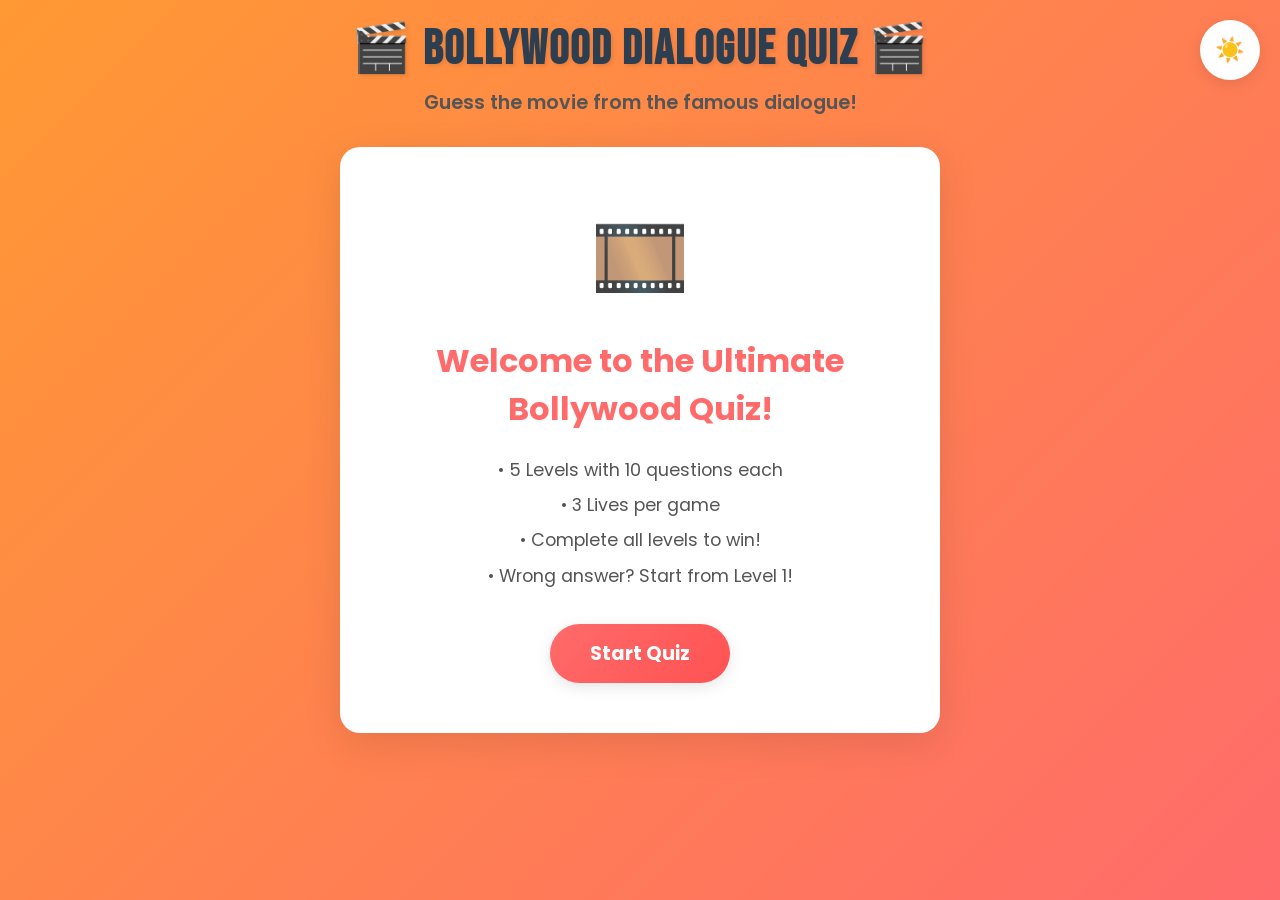
==== movie-dialogue-game/index.html @ f489985a "Create Bollywood Dialogue Quiz game with all features Co-authored-by: shubhamsnehil07 <78591759+shub" ====
<!DOCTYPE html>
<html lang="en">
<head>
    <meta charset="UTF-8">
    <meta name="viewport" content="width=device-width, initial-scale=1.0">
    <title>Bollywood Dialogue Quiz - Test Your Movie Knowledge!</title>
    <link rel="stylesheet" href="styles.css">
</head>
<body>
    <!-- Theme Toggle Button -->
    <button id="themeToggle" class="theme-toggle" aria-label="Toggle dark mode">
        <span class="sun-icon">☀️</span>
        <span class="moon-icon">🌙</span>
    </button>

    <!-- Main Container -->
    <div class="container">
        <!-- Header -->
        <header class="header">
            <h1 class="title">🎬 Bollywood Dialogue Quiz 🎬</h1>
            <p class="subtitle">Guess the movie from the famous dialogue!</p>
        </header>

        <!-- Start Screen -->
        <div id="startScreen" class="screen active">
            <div class="start-content">
                <div class="film-reel">🎞️</div>
                <h2>Welcome to the Ultimate Bollywood Quiz!</h2>
                <p class="instructions">
                    • 5 Levels with 10 questions each<br>
                    • 3 Lives per game<br>
                    • Complete all levels to win!<br>
                    • Wrong answer? Start from Level 1!
                </p>
                <button id="startBtn" class="btn btn-primary">Start Quiz</button>
            </div>
        </div>

        <!-- Game Screen -->
        <div id="gameScreen" class="screen">
            <!-- Stats Bar -->
            <div class="stats-bar">
                <div class="stat-item">
                    <span class="stat-label">Level:</span>
                    <span id="currentLevel" class="stat-value">1</span>
                </div>
                <div class="stat-item">
                    <span class="stat-label">Question:</span>
                    <span id="currentQuestion" class="stat-value">1</span>/10
                </div>
                <div class="stat-item">
                    <span class="stat-label">Lives:</span>
                    <span id="livesDisplay" class="stat-value">❤️❤️❤️</span>
                </div>
            </div>

            <!-- Level Indicators -->
            <div class="level-indicators">
                <div class="level-indicator active" data-level="1">1</div>
                <div class="level-indicator" data-level="2">2</div>
                <div class="level-indicator" data-level="3">3</div>
                <div class="level-indicator" data-level="4">4</div>
                <div class="level-indicator" data-level="5">5</div>
            </div>

            <!-- Progress Bar -->
            <div class="progress-container">
                <div id="progressBar" class="progress-bar"></div>
            </div>

            <!-- Question Card -->
            <div class="question-card">
                <div class="dialogue-icon">💬</div>
                <p id="dialogueText" class="dialogue-text">Loading dialogue...</p>
                <div class="movie-hint">
                    <span id="hintText"></span>
                </div>
            </div>

            <!-- Answer Options -->
            <div id="optionsContainer" class="options-container">
                <!-- Options will be dynamically inserted here -->
            </div>

            <!-- Feedback Message -->
            <div id="feedbackMsg" class="feedback-message"></div>
        </div>

        <!-- Victory Screen -->
        <div id="victoryScreen" class="screen">
            <div class="victory-content">
                <h2>🎉 Congratulations! 🎉</h2>
                <p class="victory-message">You've completed all 5 levels!</p>
                <p class="victory-message">You're a true Bollywood expert! 🏆</p>
                <div id="finalScore" class="final-score"></div>
                <button id="playAgainBtn" class="btn btn-primary">Play Again</button>
            </div>
        </div>

        <!-- Game Over Screen -->
        <div id="gameOverScreen" class="screen">
            <div class="gameover-content">
                <h2>😢 Game Over 😢</h2>
                <p class="gameover-message">Better luck next time!</p>
                <div id="gameOverStats" class="gameover-stats"></div>
                <button id="retryBtn" class="btn btn-primary">Try Again</button>
            </div>
        </div>
    </div>

    <!-- Fireworks Canvas -->
    <canvas id="fireworksCanvas"></canvas>

    <!-- Scripts -->
    <script src="script.js"></script>
</body>
</html>
---- movie-dialogue-game/styles.css ----
/* Import Google Fonts */
@import url('https://fonts.googleapis.com/css2?family=Poppins:wght@400;600;700&family=Bebas+Neue&display=swap');

/* CSS Variables for Light and Dark Mode */
:root {
    --bg-primary: #fff5e6;
    --bg-secondary: #ffffff;
    --bg-gradient-start: #ff9933;
    --bg-gradient-end: #ff6b6b;
    --text-primary: #2c3e50;
    --text-secondary: #555555;
    --accent-color: #ff6b6b;
    --accent-hover: #ff5252;
    --card-bg: #ffffff;
    --card-shadow: rgba(0, 0, 0, 0.1);
    --option-bg: #f8f9fa;
    --option-hover: #e9ecef;
    --option-correct: #4caf50;
    --option-wrong: #f44336;
    --progress-bg: #e0e0e0;
    --level-inactive: #cccccc;
    --level-active: #ff6b6b;
    --level-complete: #4caf50;
}

[data-theme="dark"] {
    --bg-primary: #1a1a2e;
    --bg-secondary: #16213e;
    --bg-gradient-start: #e94560;
    --bg-gradient-end: #0f3460;
    --text-primary: #eaeaea;
    --text-secondary: #b8b8b8;
    --accent-color: #e94560;
    --accent-hover: #d63850;
    --card-bg: #16213e;
    --card-shadow: rgba(0, 0, 0, 0.5);
    --option-bg: #0f3460;
    --option-hover: #1a4d7a;
    --option-correct: #4caf50;
    --option-wrong: #f44336;
    --progress-bg: #0f3460;
    --level-inactive: #555555;
    --level-active: #e94560;
    --level-complete: #4caf50;
}

/* Global Styles */
* {
    margin: 0;
    padding: 0;
    box-sizing: border-box;
}

body {
    font-family: 'Poppins', sans-serif;
    background: linear-gradient(135deg, var(--bg-gradient-start), var(--bg-gradient-end));
    min-height: 100vh;
    color: var(--text-primary);
    transition: background 0.5s ease, color 0.5s ease;
    overflow-x: hidden;
    position: relative;
}

/* Theme Toggle Button */
.theme-toggle {
    position: fixed;
    top: 20px;
    right: 20px;
    width: 60px;
    height: 60px;
    border-radius: 50%;
    border: none;
    background: var(--card-bg);
    box-shadow: 0 4px 15px var(--card-shadow);
    cursor: pointer;
    z-index: 1000;
    display: flex;
    align-items: center;
    justify-content: center;
    font-size: 1.5rem;
    transition: transform 0.3s ease, box-shadow 0.3s ease;
}

.theme-toggle:hover {
    transform: scale(1.1) rotate(20deg);
    box-shadow: 0 6px 20px var(--card-shadow);
}

.theme-toggle .moon-icon {
    display: none;
}

[data-theme="dark"] .theme-toggle .sun-icon {
    display: none;
}

[data-theme="dark"] .theme-toggle .moon-icon {
    display: block;
}

/* Container */
.container {
    max-width: 900px;
    margin: 0 auto;
    padding: 20px;
    min-height: 100vh;
    display: flex;
    flex-direction: column;
    align-items: center;
}

/* Header */
.header {
    text-align: center;
    margin-bottom: 30px;
    animation: fadeInDown 0.8s ease;
}

.title {
    font-family: 'Bebas Neue', cursive;
    font-size: 3rem;
    color: var(--text-primary);
    text-shadow: 2px 2px 4px var(--card-shadow);
    margin-bottom: 10px;
    letter-spacing: 2px;
}

.subtitle {
    font-size: 1.2rem;
    color: var(--text-secondary);
    font-weight: 600;
}

/* Screens */
.screen {
    display: none;
    width: 100%;
    animation: fadeIn 0.5s ease;
}

.screen.active {
    display: flex;
    flex-direction: column;
    align-items: center;
}

/* Start Screen */
.start-content {
    background: var(--card-bg);
    padding: 50px 40px;
    border-radius: 20px;
    box-shadow: 0 10px 40px var(--card-shadow);
    text-align: center;
    max-width: 600px;
    animation: scaleIn 0.6s ease;
}

.film-reel {
    font-size: 5rem;
    margin-bottom: 20px;
    animation: spin 3s linear infinite;
}

.start-content h2 {
    font-size: 2rem;
    margin-bottom: 20px;
    color: var(--accent-color);
}

.instructions {
    font-size: 1.1rem;
    line-height: 2;
    margin-bottom: 30px;
    color: var(--text-secondary);
}

/* Stats Bar */
.stats-bar {
    display: flex;
    justify-content: space-between;
    width: 100%;
    background: var(--card-bg);
    padding: 20px;
    border-radius: 15px;
    box-shadow: 0 4px 15px var(--card-shadow);
    margin-bottom: 20px;
    gap: 15px;
}

.stat-item {
    display: flex;
    flex-direction: column;
    align-items: center;
    flex: 1;
}

.stat-label {
    font-size: 0.9rem;
    color: var(--text-secondary);
    margin-bottom: 5px;
}

.stat-value {
    font-size: 1.5rem;
    font-weight: 700;
    color: var(--accent-color);
}

/* Level Indicators */
.level-indicators {
    display: flex;
    gap: 15px;
    margin-bottom: 20px;
    justify-content: center;
}

.level-indicator {
    width: 50px;
    height: 50px;
    border-radius: 50%;
    display: flex;
    align-items: center;
    justify-content: center;
    font-size: 1.3rem;
    font-weight: 700;
    background: var(--level-inactive);
    color: white;
    transition: all 0.3s ease;
    box-shadow: 0 2px 10px var(--card-shadow);
}

.level-indicator.active {
    background: var(--level-active);
    transform: scale(1.2);
    box-shadow: 0 4px 20px rgba(233, 69, 96, 0.5);
    animation: pulse 1.5s ease infinite;
}

.level-indicator.completed {
    background: var(--level-complete);
}

/* Progress Bar */
.progress-container {
    width: 100%;
    height: 20px;
    background: var(--progress-bg);
    border-radius: 10px;
    overflow: hidden;
    margin-bottom: 30px;
    box-shadow: inset 0 2px 5px var(--card-shadow);
}

.progress-bar {
    height: 100%;
    background: linear-gradient(90deg, #4caf50, #8bc34a);
    border-radius: 10px;
    transition: width 0.5s ease;
    width: 0%;
}

/* Question Card */
.question-card {
    background: var(--card-bg);
    padding: 40px 30px;
    border-radius: 20px;
    box-shadow: 0 10px 40px var(--card-shadow);
    text-align: center;
    margin-bottom: 30px;
    width: 100%;
    animation: slideInUp 0.5s ease;
}

.dialogue-icon {
    font-size: 3rem;
    margin-bottom: 20px;
}

.dialogue-text {
    font-size: 1.5rem;
    font-weight: 600;
    color: var(--text-primary);
    line-height: 1.6;
    margin-bottom: 15px;
    font-style: italic;
}

.movie-hint {
    font-size: 1rem;
    color: var(--text-secondary);
    margin-top: 15px;
}

/* Options Container */
.options-container {
    display: grid;
    grid-template-columns: repeat(2, 1fr);
    gap: 15px;
    width: 100%;
    margin-bottom: 20px;
}

.option-btn {
    background: var(--option-bg);
    color: var(--text-primary);
    padding: 20px;
    border: 3px solid transparent;
    border-radius: 15px;
    font-size: 1.1rem;
    font-weight: 600;
    cursor: pointer;
    transition: all 0.3s ease;
    box-shadow: 0 4px 10px var(--card-shadow);
}

.option-btn:hover:not(:disabled) {
    background: var(--option-hover);
    transform: translateY(-5px);
    box-shadow: 0 6px 20px var(--card-shadow);
}

.option-btn:disabled {
    cursor: not-allowed;
    opacity: 0.7;
}

.option-btn.correct {
    background: var(--option-correct);
    color: white;
    border-color: #388e3c;
    animation: correctAnswer 0.6s ease;
}

.option-btn.wrong {
    background: var(--option-wrong);
    color: white;
    border-color: #c62828;
    animation: wrongAnswer 0.6s ease;
}

/* Feedback Message */
.feedback-message {
    text-align: center;
    font-size: 1.2rem;
    font-weight: 600;
    padding: 15px 30px;
    border-radius: 10px;
    margin-bottom: 20px;
    opacity: 0;
    transition: opacity 0.3s ease;
}

.feedback-message.show {
    opacity: 1;
}

.feedback-message.correct {
    background: rgba(76, 175, 80, 0.2);
    color: var(--option-correct);
    border: 2px solid var(--option-correct);
}

.feedback-message.wrong {
    background: rgba(244, 67, 54, 0.2);
    color: var(--option-wrong);
    border: 2px solid var(--option-wrong);
}

/* Buttons */
.btn {
    padding: 15px 40px;
    font-size: 1.2rem;
    font-weight: 700;
    border: none;
    border-radius: 50px;
    cursor: pointer;
    transition: all 0.3s ease;
    box-shadow: 0 4px 15px var(--card-shadow);
    font-family: 'Poppins', sans-serif;
}

.btn-primary {
    background: linear-gradient(135deg, var(--accent-color), var(--accent-hover));
    color: white;
}

.btn-primary:hover {
    transform: translateY(-3px);
    box-shadow: 0 6px 25px rgba(233, 69, 96, 0.4);
}

/* Victory Screen */
.victory-content {
    background: var(--card-bg);
    padding: 50px 40px;
    border-radius: 20px;
    box-shadow: 0 10px 40px var(--card-shadow);
    text-align: center;
    max-width: 600px;
    animation: scaleIn 0.8s ease;
}

.victory-content h2 {
    font-size: 2.5rem;
    color: var(--accent-color);
    margin-bottom: 20px;
}

.victory-message {
    font-size: 1.3rem;
    margin-bottom: 15px;
    color: var(--text-secondary);
}

.final-score {
    font-size: 1.5rem;
    font-weight: 700;
    color: var(--accent-color);
    margin: 20px 0;
}

/* Game Over Screen */
.gameover-content {
    background: var(--card-bg);
    padding: 50px 40px;
    border-radius: 20px;
    box-shadow: 0 10px 40px var(--card-shadow);
    text-align: center;
    max-width: 600px;
    animation: scaleIn 0.8s ease;
}

.gameover-content h2 {
    font-size: 2.5rem;
    color: var(--accent-color);
    margin-bottom: 20px;
}

.gameover-message {
    font-size: 1.3rem;
    margin-bottom: 15px;
    color: var(--text-secondary);
}

.gameover-stats {
    font-size: 1.2rem;
    margin: 20px 0;
    color: var(--text-primary);
}

/* Fireworks Canvas */
#fireworksCanvas {
    position: fixed;
    top: 0;
    left: 0;
    width: 100%;
    height: 100%;
    pointer-events: none;
    z-index: 999;
    display: none;
}

#fireworksCanvas.active {
    display: block;
}

/* Animations */
@keyframes fadeIn {
    from {
        opacity: 0;
    }
    to {
        opacity: 1;
    }
}

@keyframes fadeInDown {
    from {
        opacity: 0;
        transform: translateY(-30px);
    }
    to {
        opacity: 1;
        transform: translateY(0);
    }
}

@keyframes scaleIn {
    from {
        opacity: 0;
        transform: scale(0.8);
    }
    to {
        opacity: 1;
        transform: scale(1);
    }
}

@keyframes slideInUp {
    from {
        opacity: 0;
        transform: translateY(30px);
    }
    to {
        opacity: 1;
        transform: translateY(0);
    }
}

@keyframes pulse {
    0%, 100% {
        transform: scale(1.2);
    }
    50% {
        transform: scale(1.3);
    }
}

@keyframes spin {
    from {
        transform: rotate(0deg);
    }
    to {
        transform: rotate(360deg);
    }
}

@keyframes correctAnswer {
    0% {
        transform: scale(1);
    }
    50% {
        transform: scale(1.05);
    }
    100% {
        transform: scale(1);
    }
}

@keyframes wrongAnswer {
    0% {
        transform: translateX(0);
    }
    25% {
        transform: translateX(-10px);
    }
    75% {
        transform: translateX(10px);
    }
    100% {
        transform: translateX(0);
    }
}

/* Responsive Design */
@media (max-width: 768px) {
    .title {
        font-size: 2rem;
    }

    .subtitle {
        font-size: 1rem;
    }

    .stats-bar {
        flex-direction: column;
        gap: 10px;
    }

    .stat-item {
        flex-direction: row;
        justify-content: space-between;
        width: 100%;
    }

    .level-indicators {
        gap: 10px;
    }

    .level-indicator {
        width: 40px;
        height: 40px;
        font-size: 1.1rem;
    }

    .options-container {
        grid-template-columns: 1fr;
    }

    .dialogue-text {
        font-size: 1.2rem;
    }

    .start-content,
    .victory-content,
    .gameover-content {
        padding: 30px 20px;
    }

    .theme-toggle {
        width: 50px;
        height: 50px;
        top: 15px;
        right: 15px;
        font-size: 1.2rem;
    }
}

@media (max-width: 480px) {
    .container {
        padding: 15px;
    }

    .title {
        font-size: 1.5rem;
    }

    .question-card {
        padding: 25px 20px;
    }

    .option-btn {
        padding: 15px;
        font-size: 1rem;
    }

    .btn {
        padding: 12px 30px;
        font-size: 1rem;
    }
}
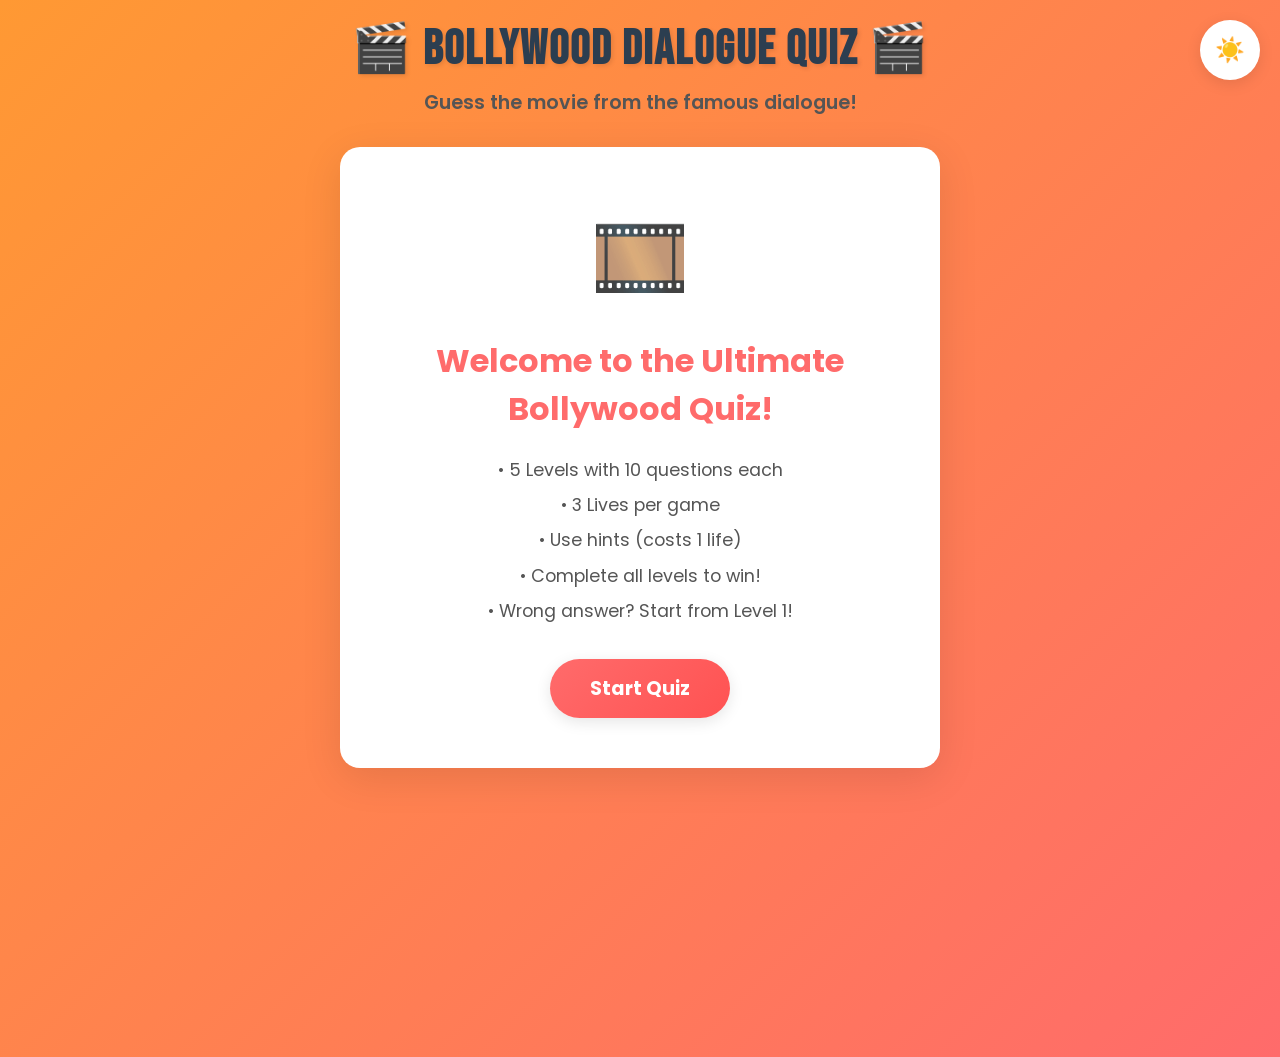
==== commit 4516b8b8: "Updated index.html with new content" ====
--- a/movie-dialogue-game/index.html
+++ b/movie-dialogue-game/index.html
@@ -29,6 +29,7 @@
                 <p class="instructions">
                     • 5 Levels with 10 questions each<br>
                     • 3 Lives per game<br>
+                    • Use hints (costs 1 life)<br>
                     • Complete all levels to win!<br>
                     • Wrong answer? Start from Level 1!
                 </p>
@@ -77,6 +78,11 @@
                 </div>
             </div>
 
+            <!-- Hint Button -->
+            <div class="hint-container">
+                <button id="hintBtn" class="btn btn-hint">💡 Use Hint (-1 Life)</button>
+            </div>
+
             <!-- Answer Options -->
             <div id="optionsContainer" class="options-container">
                 <!-- Options will be dynamically inserted here -->
@@ -84,6 +90,19 @@
 
             <!-- Feedback Message -->
             <div id="feedbackMsg" class="feedback-message"></div>
+        </div>
+
+        <!-- Level Complete Screen -->
+        <div id="levelCompleteScreen" class="screen">
+            <div class="levelcomplete-content">
+                <h2>🎊 Level Complete! 🎊</h2>
+                <p class="levelcomplete-message">Congratulations! You've cleared Level <span id="levelCompleteLevel">1</span>!</p>
+                <p class="levelcomplete-message">What would you like to do?</p>
+                <div class="button-group">
+                    <button id="nextLevelBtn" class="btn btn-primary">Next Level ➡️</button>
+                    <button id="replayLevelBtn" class="btn btn-secondary">🔄 Replay Level</button>
+                </div>
+            </div>
         </div>
 
         <!-- Victory Screen -->
@@ -111,7 +130,10 @@
     <!-- Fireworks Canvas -->
     <canvas id="fireworksCanvas"></canvas>
 
+    <!-- Confetti Canvas -->
+    <canvas id="confettiCanvas"></canvas>
+
     <!-- Scripts -->
     <script src="script.js"></script>
 </body>
-</html>
+</html>
